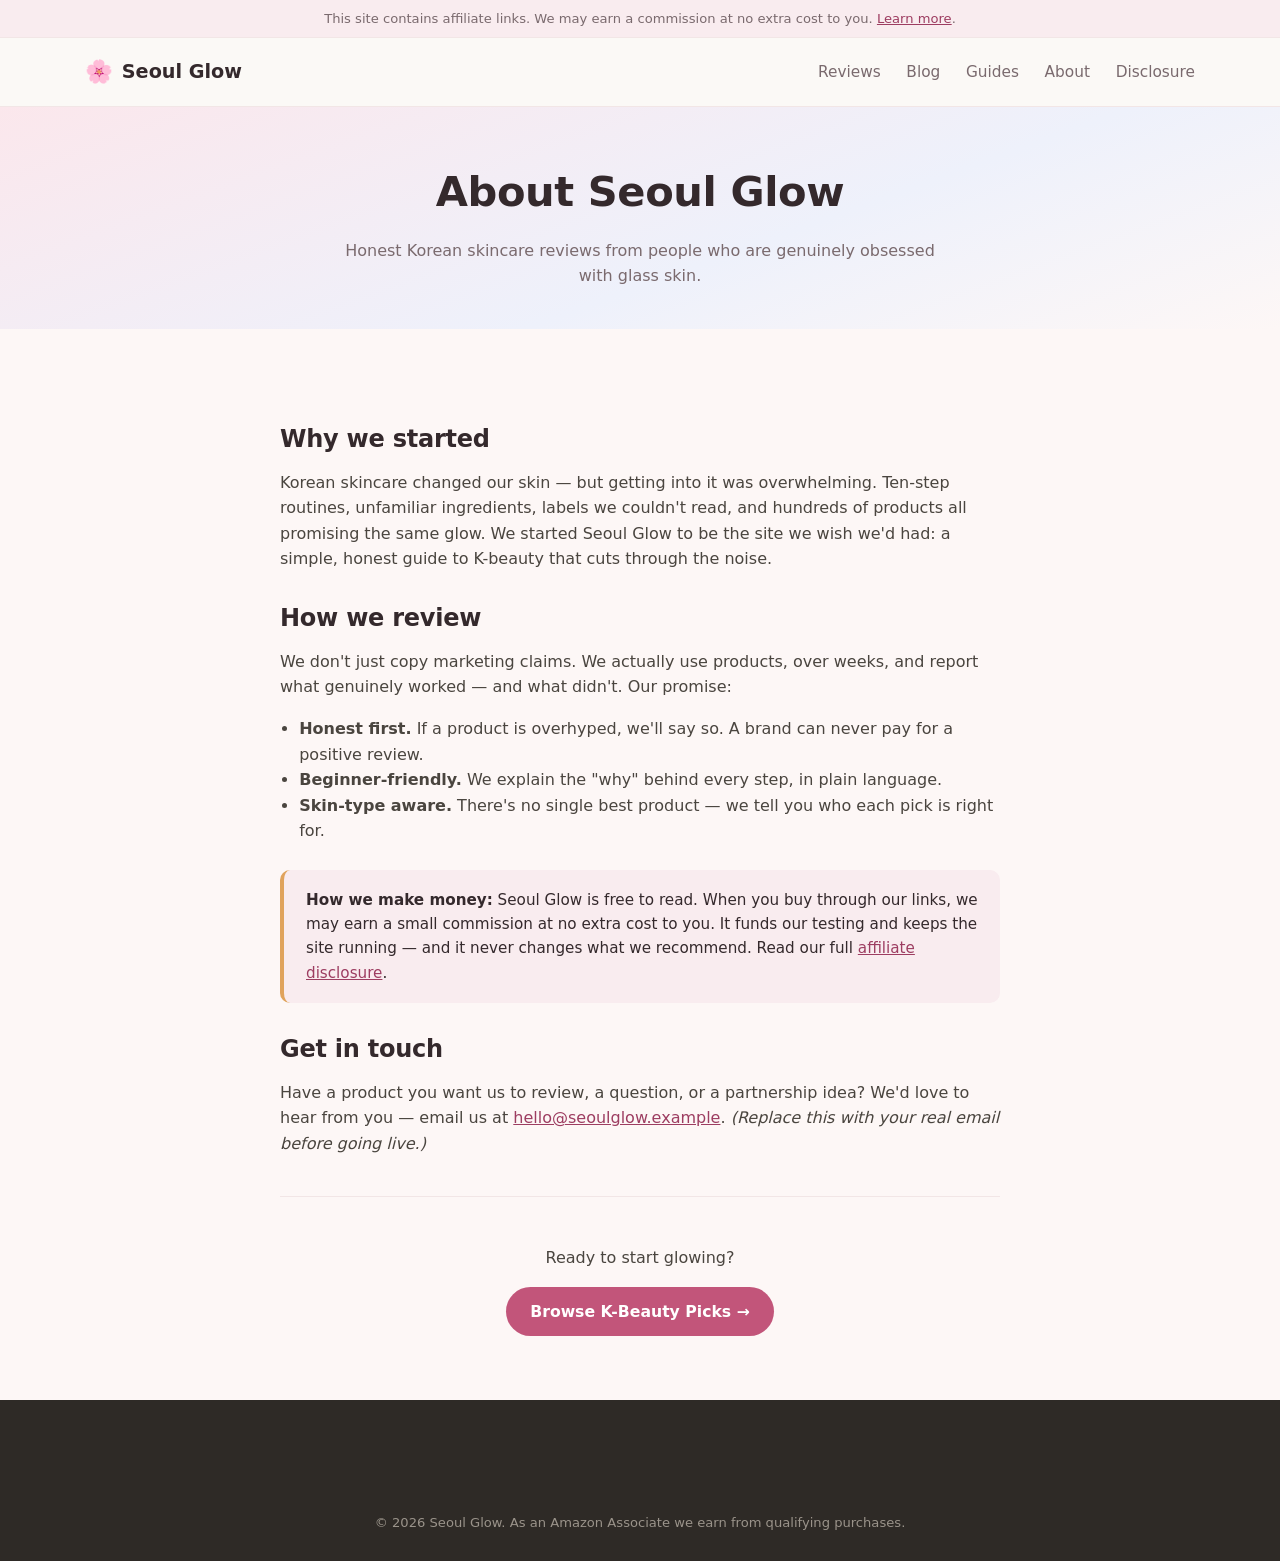
==== about.html @ 8ff8e248 "Add blog with review articles, About page, and deploy config Fills the on-site gaps needed before ap" ====
<!DOCTYPE html>
<html lang="en">
<head>
  <meta charset="UTF-8" />
  <meta name="viewport" content="width=device-width, initial-scale=1.0" />
  <title>About Seoul Glow — Honest Korean Skincare Reviews</title>
  <meta name="description" content="Who we are and why we started Seoul Glow: honest, hands-on Korean skincare reviews to help you build a simple glass-skin routine." />
  <link rel="stylesheet" href="css/style.css" />
</head>
<body>
  <div class="disclosure-strip">
    This site contains affiliate links. We may earn a commission at no extra cost to you.
    <a href="disclosure.html">Learn more</a>.
  </div>

  <header class="site-header">
    <div class="container nav">
      <a href="index.html" class="brand"><span class="leaf">🌸</span> Seoul Glow</a>
      <ul class="nav-links">
        <li><a href="index.html#products">Reviews</a></li>
        <li><a href="blog.html">Blog</a></li>
        <li><a href="guides.html">Guides</a></li>
        <li><a href="about.html">About</a></li>
        <li><a href="disclosure.html">Disclosure</a></li>
      </ul>
      <button class="nav-toggle" aria-label="Toggle menu">☰</button>
    </div>
  </header>

  <div class="page-head">
    <div class="container">
      <h1>About Seoul Glow</h1>
      <p>Honest Korean skincare reviews from people who are genuinely obsessed with glass skin.</p>
    </div>
  </div>

  <section>
    <div class="container prose">
      <h2>Why we started</h2>
      <p>
        Korean skincare changed our skin — but getting into it was overwhelming. Ten-step
        routines, unfamiliar ingredients, labels we couldn't read, and hundreds of products all
        promising the same glow. We started Seoul Glow to be the site we wish we'd had: a simple,
        honest guide to K-beauty that cuts through the noise.
      </p>

      <h2>How we review</h2>
      <p>
        We don't just copy marketing claims. We actually use products, over weeks, and report
        what genuinely worked — and what didn't. Our promise:
      </p>
      <ul>
        <li><strong>Honest first.</strong> If a product is overhyped, we'll say so. A brand can never pay for a positive review.</li>
        <li><strong>Beginner-friendly.</strong> We explain the "why" behind every step, in plain language.</li>
        <li><strong>Skin-type aware.</strong> There's no single best product — we tell you who each pick is right for.</li>
      </ul>

      <div class="callout">
        <strong>How we make money:</strong> Seoul Glow is free to read. When you buy through our
        links, we may earn a small commission at no extra cost to you. It funds our testing and
        keeps the site running — and it never changes what we recommend. Read our full
        <a href="disclosure.html">affiliate disclosure</a>.
      </div>

      <h2>Get in touch</h2>
      <p>
        Have a product you want us to review, a question, or a partnership idea? We'd love to
        hear from you — email us at
        <a href="mailto:hello@seoulglow.example">hello@seoulglow.example</a>.
        <em>(Replace this with your real email before going live.)</em>
      </p>

      <div class="article-footer-cta">
        <p>Ready to start glowing?</p>
        <a class="btn" href="index.html#products">Browse K-Beauty Picks →</a>
      </div>
    </div>
  </section>

  <footer class="site-footer">
    <div class="container footer-bottom" style="border:0;">
      &copy; <span id="year">2026</span> Seoul Glow. As an Amazon Associate we earn from qualifying purchases.
    </div>
  </footer>

  <script src="js/main.js"></script>
</body>
</html>
---- css/style.css ----
/* =========================================================
   Seoul Glow — K-beauty affiliate site styles
   Palette: dewy porcelain, glass-skin rose & soft gold
   ========================================================= */

:root {
  --bg: #fdf7f6;
  --surface: #ffffff;
  --ink: #34292c;
  --ink-soft: #7a6a6e;
  --line: #f2e6e6;
  --brand: #c2557a;      /* glass-skin rose */
  --brand-dark: #9d3d61;
  --accent: #e0a35c;     /* soft gold */
  --gold: #e6b34a;       /* stars */
  --radius: 16px;
  --shadow: 0 10px 30px rgba(47, 42, 38, 0.08);
  --shadow-sm: 0 4px 14px rgba(47, 42, 38, 0.06);
  --maxw: 1150px;
  --font: "Segoe UI", system-ui, -apple-system, Roboto, Helvetica, Arial, sans-serif;
}

* { box-sizing: border-box; }

html { scroll-behavior: smooth; }

body {
  margin: 0;
  font-family: var(--font);
  color: var(--ink);
  background: var(--bg);
  line-height: 1.6;
  -webkit-font-smoothing: antialiased;
}

img { max-width: 100%; display: block; }

a { color: var(--brand-dark); }

.container {
  width: 100%;
  max-width: var(--maxw);
  margin: 0 auto;
  padding: 0 20px;
}

h1, h2, h3 { line-height: 1.2; margin: 0 0 .5em; font-weight: 700; letter-spacing: -0.01em; }
h2.section-title { font-size: clamp(1.6rem, 3vw, 2.2rem); text-align: center; }
.section-sub { text-align: center; color: var(--ink-soft); max-width: 620px; margin: -.2rem auto 2.5rem; }

section { padding: 64px 0; }

/* ---------- Buttons ---------- */
.btn {
  display: inline-flex;
  align-items: center;
  gap: .5rem;
  background: var(--brand);
  color: #fff;
  border: none;
  border-radius: 999px;
  padding: 12px 24px;
  font-size: .98rem;
  font-weight: 600;
  cursor: pointer;
  text-decoration: none;
  transition: transform .15s ease, background .15s ease, box-shadow .15s ease;
}
.btn:hover { background: var(--brand-dark); transform: translateY(-2px); box-shadow: var(--shadow-sm); }
.btn--ghost { background: transparent; color: var(--brand-dark); border: 1.5px solid var(--brand); }
.btn--ghost:hover { background: var(--brand); color: #fff; }
.btn--block { width: 100%; justify-content: center; }

/* ---------- Header ---------- */
.site-header {
  position: sticky;
  top: 0;
  z-index: 50;
  background: rgba(251, 249, 246, 0.85);
  backdrop-filter: blur(10px);
  border-bottom: 1px solid var(--line);
}
.nav {
  display: flex;
  align-items: center;
  justify-content: space-between;
  height: 68px;
}
.brand { display: flex; align-items: center; gap: .55rem; font-weight: 800; font-size: 1.2rem; text-decoration: none; color: var(--ink); }
.brand .leaf { font-size: 1.4rem; }
.nav-links { display: flex; gap: 1.6rem; list-style: none; margin: 0; padding: 0; }
.nav-links a { text-decoration: none; color: var(--ink-soft); font-weight: 500; font-size: .96rem; transition: color .15s; }
.nav-links a:hover { color: var(--brand-dark); }
.nav-toggle { display: none; background: none; border: none; font-size: 1.5rem; cursor: pointer; }

/* ---------- Hero ---------- */
.hero {
  background: linear-gradient(160deg, #fbe7ec 0%, #eef1fb 45%, #fdf7f6 80%);
  padding: 80px 0 72px;
}
.hero-grid { display: grid; grid-template-columns: 1.1fr .9fr; gap: 48px; align-items: center; }
.hero h1 { font-size: clamp(2.1rem, 5vw, 3.4rem); }
.hero .eyebrow { color: var(--brand-dark); font-weight: 700; letter-spacing: .08em; text-transform: uppercase; font-size: .82rem; }
.hero p.lead { font-size: 1.12rem; color: var(--ink-soft); margin: 1rem 0 1.8rem; max-width: 40ch; }
.hero-cta { display: flex; gap: .8rem; flex-wrap: wrap; }
.hero-visual {
  background: var(--surface);
  border-radius: 28px;
  box-shadow: var(--shadow);
  padding: 34px;
  display: grid;
  grid-template-columns: 1fr 1fr;
  gap: 16px;
}
.hero-visual .tile {
  border-radius: 18px;
  aspect-ratio: 1;
  display: grid;
  place-items: center;
  font-size: 2.6rem;
  background: #fbe7ec;
}
.hero-visual .tile:nth-child(2){ background:#eef1fb; }
.hero-visual .tile:nth-child(3){ background:#faf0e6; }
.hero-visual .tile:nth-child(4){ background:#f6eaf1; }

.trust-row { display: flex; gap: 2rem; margin-top: 2rem; flex-wrap: wrap; }
.trust-row div { font-size: .9rem; color: var(--ink-soft); }
.trust-row strong { display: block; color: var(--ink); font-size: 1.3rem; }

/* ---------- Disclosure banner ---------- */
.disclosure-strip {
  background: #f9ecef;
  border-bottom: 1px solid var(--line);
  font-size: .82rem;
  color: var(--ink-soft);
  text-align: center;
  padding: 8px 16px;
}
.disclosure-strip a { color: var(--brand-dark); }

/* ---------- Category pills ---------- */
.filters { display: flex; gap: .6rem; flex-wrap: wrap; justify-content: center; margin-bottom: 2.4rem; }
.filter-pill {
  border: 1.5px solid var(--line);
  background: var(--surface);
  color: var(--ink-soft);
  padding: 8px 18px;
  border-radius: 999px;
  cursor: pointer;
  font-weight: 600;
  font-size: .9rem;
  transition: all .15s ease;
}
.filter-pill:hover { border-color: var(--brand); color: var(--brand-dark); }
.filter-pill.active { background: var(--brand); border-color: var(--brand); color: #fff; }

/* ---------- Product grid ---------- */
.product-grid {
  display: grid;
  grid-template-columns: repeat(auto-fill, minmax(250px, 1fr));
  gap: 24px;
}
.card {
  background: var(--surface);
  border: 1px solid var(--line);
  border-radius: var(--radius);
  overflow: hidden;
  display: flex;
  flex-direction: column;
  transition: transform .18s ease, box-shadow .18s ease;
}
.card:hover { transform: translateY(-4px); box-shadow: var(--shadow); }
.card-media {
  position: relative;
  aspect-ratio: 4 / 3;
  display: grid;
  place-items: center;
  font-size: 3.4rem;
  background: linear-gradient(150deg, #fbe7ec, #eef1fb);
}
.card-badge {
  position: absolute;
  top: 12px;
  left: 12px;
  background: var(--accent);
  color: #fff;
  font-size: .72rem;
  font-weight: 700;
  padding: 4px 10px;
  border-radius: 999px;
  letter-spacing: .02em;
}
.card-body { padding: 18px; display: flex; flex-direction: column; gap: .5rem; flex: 1; }
.card-brand { font-size: .78rem; text-transform: uppercase; letter-spacing: .06em; color: var(--brand-dark); font-weight: 700; }
.card-name { font-size: 1.05rem; font-weight: 700; margin: 0; }
.card-blurb { font-size: .9rem; color: var(--ink-soft); margin: 0; }
.card-meta { display: flex; align-items: center; justify-content: space-between; margin-top: auto; padding-top: .4rem; }
.stars { color: var(--gold); font-size: .95rem; letter-spacing: 1px; }
.rating-num { color: var(--ink-soft); font-size: .82rem; margin-left: .3rem; }
.price { font-weight: 800; font-size: 1.15rem; }
.pros { list-style: none; padding: 0; margin: .2rem 0 .4rem; display: flex; flex-wrap: wrap; gap: .3rem .5rem; }
.pros li { font-size: .76rem; background: #fbe7ec; color: var(--brand-dark); padding: 3px 9px; border-radius: 999px; }
.card .btn { margin-top: .6rem; }
.no-results { text-align: center; color: var(--ink-soft); grid-column: 1/-1; padding: 40px; }

/* ---------- Routine / steps ---------- */
.steps { display: grid; grid-template-columns: repeat(auto-fit, minmax(220px, 1fr)); gap: 22px; }
.step {
  background: var(--surface);
  border: 1px solid var(--line);
  border-radius: var(--radius);
  padding: 26px 22px;
  box-shadow: var(--shadow-sm);
}
.step .num {
  width: 40px; height: 40px;
  display: grid; place-items: center;
  background: var(--brand); color: #fff;
  border-radius: 50%; font-weight: 800; margin-bottom: 14px;
}
.step h3 { font-size: 1.1rem; margin-bottom: .3rem; }
.step p { color: var(--ink-soft); font-size: .92rem; margin: 0; }

/* ---------- Newsletter ---------- */
.newsletter {
  background: linear-gradient(150deg, #9d3d61, #c2557a);
  color: #fff;
  border-radius: 24px;
  padding: 48px;
  text-align: center;
}
.newsletter h2 { color: #fff; }
.newsletter p { color: #f6dfe6; max-width: 460px; margin: 0 auto 1.6rem; }
.newsletter form { display: flex; gap: .6rem; max-width: 440px; margin: 0 auto; flex-wrap: wrap; }
.newsletter input {
  flex: 1;
  min-width: 200px;
  border: none;
  border-radius: 999px;
  padding: 13px 20px;
  font-size: .95rem;
}
.newsletter .btn { background: var(--accent); }
.newsletter .btn:hover { background: #d98d61; }
.newsletter .form-note { font-size: .8rem; color: #eecdd8; margin-top: .8rem; }

/* ---------- Footer ---------- */
.site-footer { background: #2e2a26; color: #d8d2ca; padding: 56px 0 28px; }
.footer-grid { display: grid; grid-template-columns: 1.4fr 1fr 1fr; gap: 32px; }
.site-footer h4 { color: #fff; font-size: 1rem; margin-bottom: .9rem; }
.site-footer a { color: #b9c9c2; text-decoration: none; font-size: .92rem; }
.site-footer a:hover { color: #fff; }
.footer-links { list-style: none; padding: 0; margin: 0; display: flex; flex-direction: column; gap: .5rem; }
.footer-brand .leaf { font-size: 1.3rem; }
.footer-brand p { color: #a49d94; font-size: .9rem; max-width: 34ch; }
.footer-bottom {
  border-top: 1px solid #45403a;
  margin-top: 36px;
  padding-top: 20px;
  font-size: .82rem;
  color: #9a938a;
  text-align: center;
}

/* ---------- Content pages (guides / disclosure) ---------- */
.page-head { background: linear-gradient(160deg, #fbe7ec, #eef1fb 60%, #fdf7f6); padding: 60px 0 40px; text-align: center; }
.page-head h1 { font-size: clamp(1.8rem, 4vw, 2.6rem); }
.page-head p { color: var(--ink-soft); max-width: 600px; margin: 0 auto; }
.prose { max-width: 760px; margin: 0 auto; }
.prose h2 { font-size: 1.5rem; margin-top: 2rem; }
.prose p, .prose li { color: #4a453f; }
.prose ul { padding-left: 1.2rem; }
.callout {
  background: #f9ecef;
  border-left: 4px solid var(--accent);
  border-radius: 10px;
  padding: 18px 22px;
  margin: 1.6rem 0;
  font-size: .95rem;
}

/* ---------- Blog index ---------- */
.post-grid { display: grid; grid-template-columns: repeat(auto-fill, minmax(300px, 1fr)); gap: 26px; }
.post-card {
  background: var(--surface);
  border: 1px solid var(--line);
  border-radius: var(--radius);
  overflow: hidden;
  display: flex;
  flex-direction: column;
  text-decoration: none;
  color: inherit;
  transition: transform .18s ease, box-shadow .18s ease;
}
.post-card:hover { transform: translateY(-4px); box-shadow: var(--shadow); }
.post-card-media { aspect-ratio: 16 / 9; display: grid; place-items: center; font-size: 3.2rem; background: linear-gradient(150deg, #fbe7ec, #eef1fb); }
.post-card-body { padding: 20px; display: flex; flex-direction: column; gap: .55rem; flex: 1; }
.post-cat { font-size: .72rem; text-transform: uppercase; letter-spacing: .07em; color: var(--brand-dark); font-weight: 800; }
.post-card h3 { font-size: 1.15rem; margin: 0; }
.post-card p { color: var(--ink-soft); font-size: .92rem; margin: 0; }
.post-card .readmore { margin-top: auto; padding-top: .3rem; color: var(--brand-dark); font-weight: 700; font-size: .9rem; }

/* ---------- Article page ---------- */
.article-meta { color: var(--ink-soft); font-size: .9rem; margin-top: .6rem; }
.article-meta .dot { margin: 0 .5rem; opacity: .5; }
.article-cat { display: inline-block; background: var(--brand); color: #fff; font-size: .72rem; font-weight: 800; text-transform: uppercase; letter-spacing: .06em; padding: 4px 12px; border-radius: 999px; margin-bottom: 1rem; }
.prose img { border-radius: var(--radius); margin: 1.5rem 0; }
.rec-box {
  display: flex;
  align-items: center;
  gap: 18px;
  background: linear-gradient(150deg, #fbe7ec, #eef1fb);
  border: 1px solid var(--line);
  border-radius: var(--radius);
  padding: 18px 20px;
  margin: 1.8rem 0;
}
.rec-box .rec-emoji { font-size: 2.6rem; line-height: 1; }
.rec-box .rec-info { flex: 1; }
.rec-box .rec-info strong { display: block; font-size: 1.05rem; }
.rec-box .rec-info span { font-size: .86rem; color: var(--ink-soft); }
.rec-box .btn { white-space: nowrap; }
.article-footer-cta { text-align: center; margin-top: 2.5rem; padding-top: 2rem; border-top: 1px solid var(--line); }

/* ---------- Responsive ---------- */
@media (max-width: 860px) {
  .hero-grid { grid-template-columns: 1fr; }
  .hero-visual { max-width: 380px; }
  .footer-grid { grid-template-columns: 1fr 1fr; }
  .footer-brand { grid-column: 1 / -1; }
  .nav-links {
    position: absolute;
    top: 68px; left: 0; right: 0;
    background: var(--surface);
    flex-direction: column;
    padding: 16px 20px;
    gap: 1rem;
    border-bottom: 1px solid var(--line);
    box-shadow: var(--shadow-sm);
    display: none;
  }
  .nav-links.open { display: flex; }
  .nav-toggle { display: block; }
}
@media (max-width: 520px) {
  .footer-grid { grid-template-columns: 1fr; }
  .newsletter { padding: 34px 22px; }
  section { padding: 48px 0; }
  .rec-box { flex-direction: column; text-align: center; }
  .rec-box .btn { width: 100%; justify-content: center; }
}
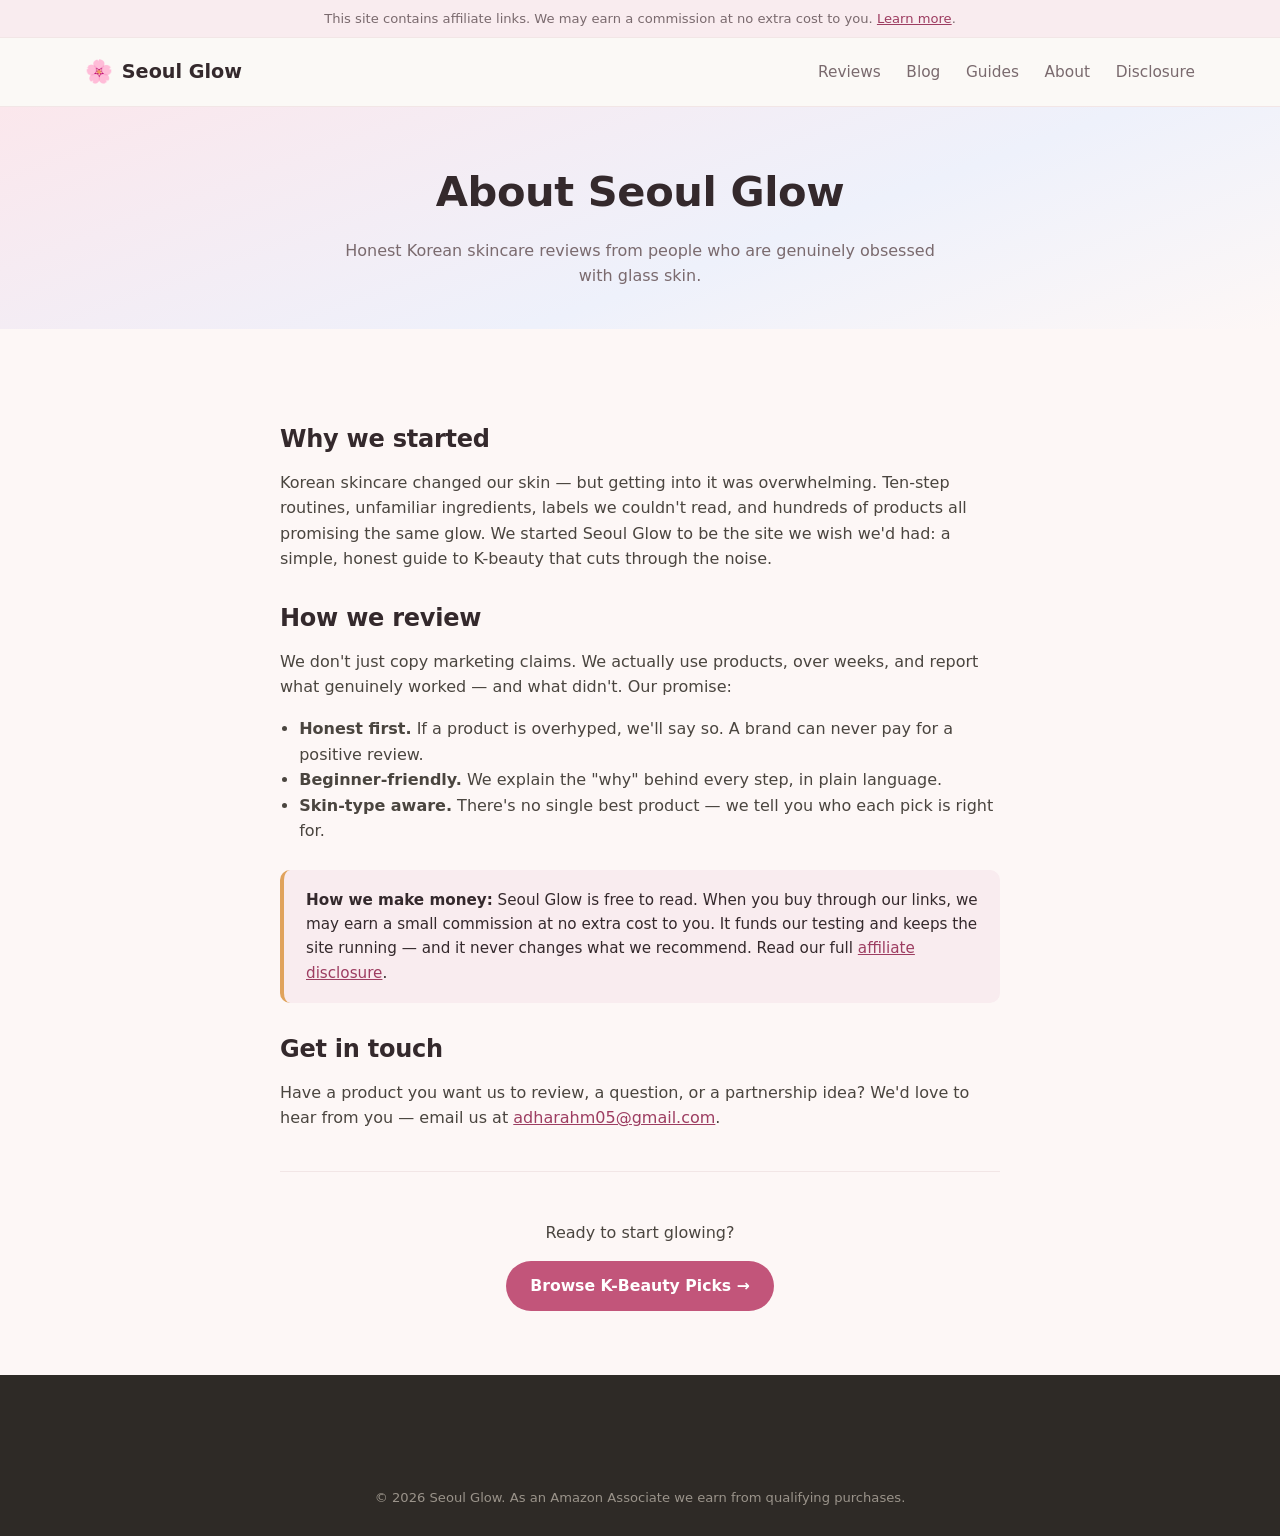
==== commit 5aeed696: "Add real contact email to About and Disclosure pages Replaces the placeholder contact address with a" ====
--- a/about.html
+++ b/about.html
@@ -66,8 +66,7 @@
       <p>
         Have a product you want us to review, a question, or a partnership idea? We'd love to
         hear from you — email us at
-        <a href="mailto:hello@seoulglow.example">hello@seoulglow.example</a>.
-        <em>(Replace this with your real email before going live.)</em>
+        <a href="mailto:adharahm05@gmail.com">adharahm05@gmail.com</a>.
       </p>
 
       <div class="article-footer-cta">
